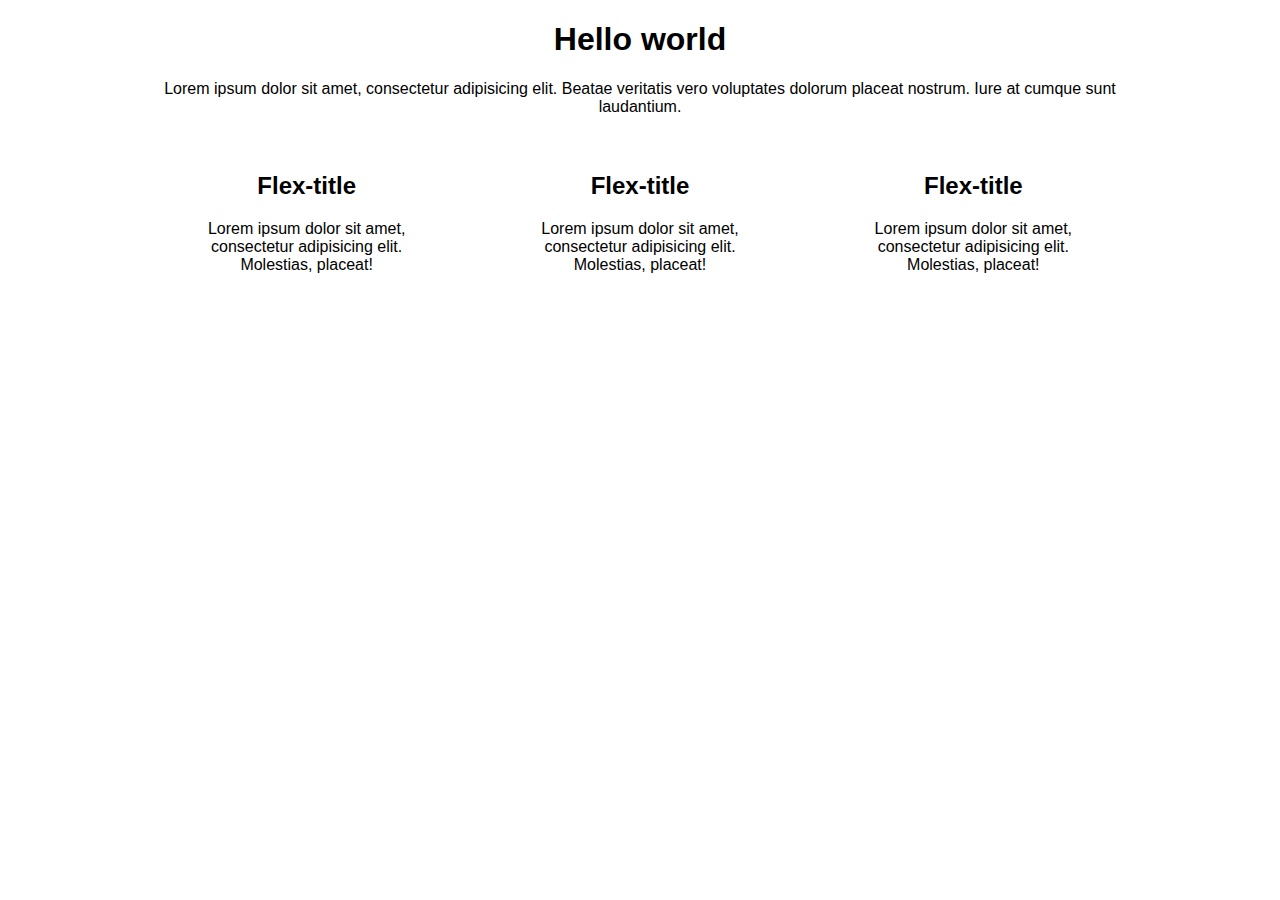
==== index.html @ 6d78f1d0 "flex" ====
<!DOCTYPE html>
<html lang="en">
<head>
  <meta charset="UTF-8">
  <meta name="viewport" content="width=device-width, initial-scale=1.0">
  <meta http-equiv="X-UA-Compatible" content="ie=edge">
  <link rel="stylesheet" href="style.css">


  <title>Document</title>
</head>
<body>
  <header>
    <div class="header-title">
      <h1>Hello world</h1>
      <p>Lorem ipsum dolor sit amet, consectetur adipisicing elit. Beatae veritatis vero voluptates dolorum placeat nostrum. Iure at cumque sunt laudantium.</p>

    </div>
    <div class="flex-container">
      <div class="flex-item">
        <h2>Flex-title</h2>
        <p>Lorem ipsum dolor sit amet, consectetur adipisicing elit. Molestias, placeat!</p>
      </div>
      <div class="flex-item">
        <h2>Flex-title</h2>
        <p>Lorem ipsum dolor sit amet, consectetur adipisicing elit. Molestias, placeat!</p>
      </div>
      <div class="flex-item">
        <h2>Flex-title</h2>
        <p>Lorem ipsum dolor sit amet, consectetur adipisicing elit. Molestias, placeat!</p>
      </div>
    </div>
  </header>
</body>
</html>
---- style.css ----
body {
  margin-left:auto;
  margin-right:auto;
  width:1000px;

  font-size: 16px;
  font-family: sans-serif;
}
header {
  text-align: center;
}
.flex-container {

  display: flex;
  justify-content: space-around;
  align-items: center;
}
.flex-item {

  width: 200px;
  height: 50px;
  margin:20px 0;
}
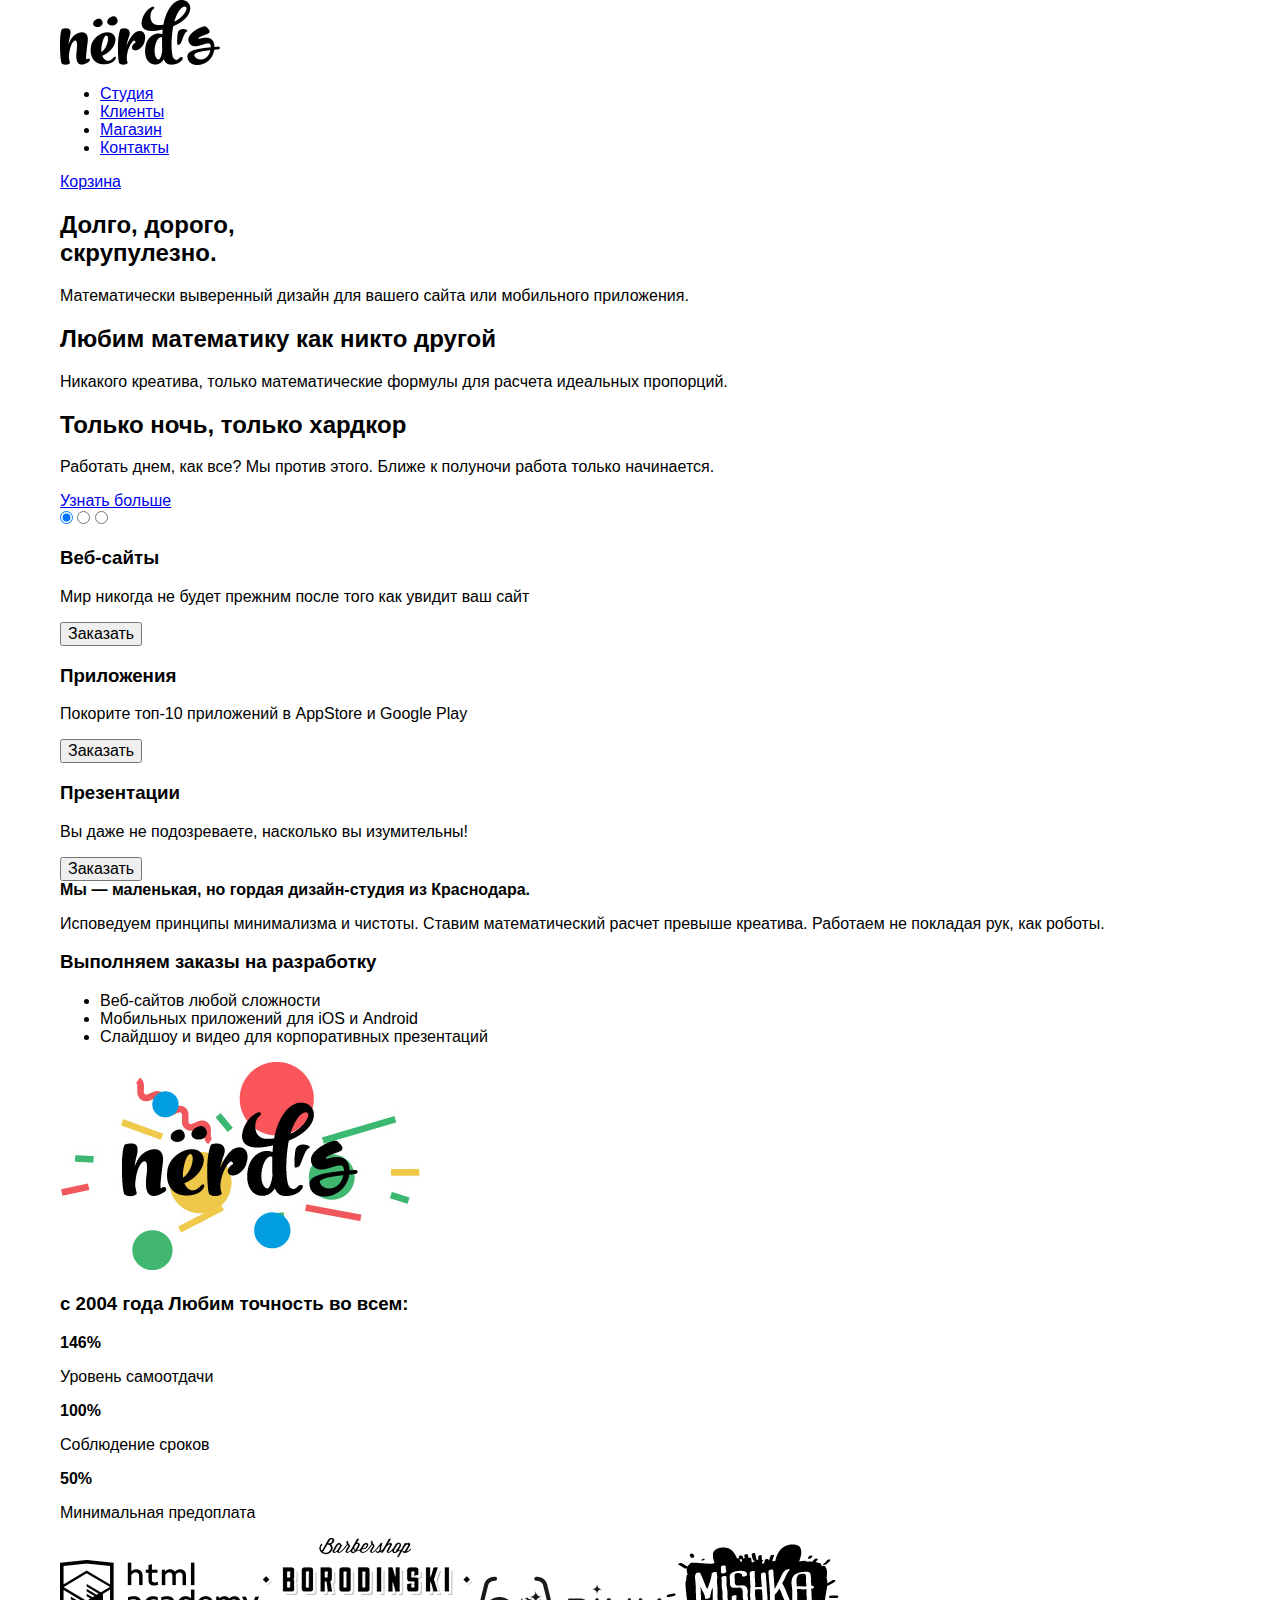
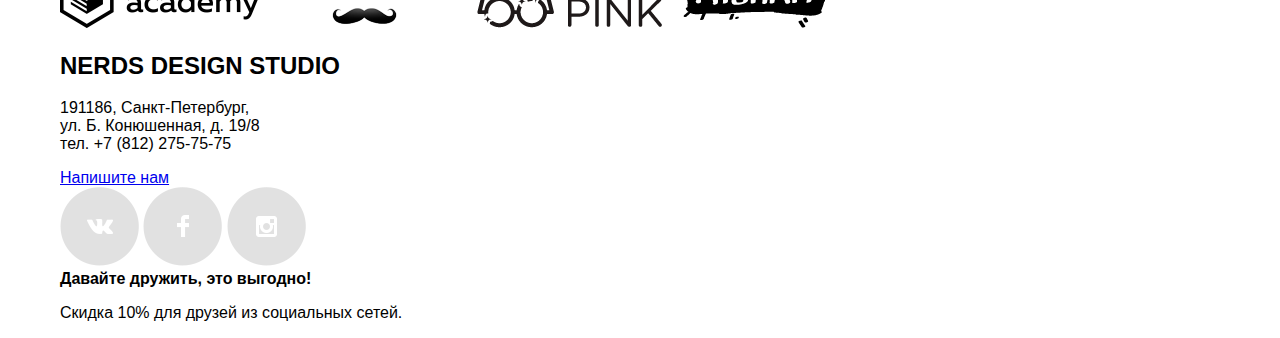
==== commit f8902de9: "добавили разметку" ====
--- a/index.html
+++ b/index.html
@@ -4,15 +4,158 @@
   <meta charset="UTF-8">
   <meta name="viewport" content="width=device-width, initial-scale=1.0">
   <meta http-equiv="X-UA-Compatible" content="ie=edge">
+
+	<link rel="stylesheet" href="normalize.css">
   <link rel="stylesheet" href="style.css">
 
 
   <title>Document</title>
 </head>
 <body>
-  <header>
-    <div class="header-title">
-      <h1>Hello world</h1>
+ <!-- меню навигация -->
+
+  <header class="main-header">
+    <div class="container">
+      <div class="main-navigation">
+        <div class="logo"><img src="nerds-logo.png" alt=""></div>
+        <div class="main-menu">
+          <ul class="menu-list">
+            <li class="menu-item"><a href="#">Студия</a></li>
+            <li class="menu-item"><a href="#">Клиенты</a></li>
+            <li class="menu-item"><a href="#">Магазин</a></li>
+            <li class="menu-item"><a href="#">Контакты</a></li>
+          </ul>
+
+        </div>
+        <div class="main-bucket">
+          <a href="#" class="bucket">Корзина</a>
+        </div>
+      </div>
+
+    </div>
+
+  </header>
+
+   <!-- попытка сделать слайдер -->
+  <main class="container">
+    <section class="slider">
+      <div class="slider-inner">
+        <div class="slider-page">
+        <h2>Долго, дорого, <br>
+скрупулезно.</h2>
+<p>Математически выверенный дизайн
+для вашего сайта или мобильного приложения.</p>
+</div>
+<div class="slider-page">
+  <h2>Любим математику
+как никто другой</h2>
+<p>Никакого креатива, только математические формулы
+для расчета идеальных пропорций.</p>
+</div>
+<div class="slider-page">
+  <h2>Только ночь,
+только хардкор</h2>
+<p>Работать днем, как все? Мы против этого.
+Ближе к полуночи работа только начинается.</p>
+</div>
+<div class="btn"><a href="#" class="slider-btn">Узнать больше</a></div>
+      </div>
+      <div class="slider-button">
+      <input type="radio" name="switch" id="btn1" checked>
+  <input type="radio" name="switch" id="btn2">
+  <input type="radio" name="switch" id="btn3">
+</div>
+
+
+    </section>
+
+
+<!-- веб-сайты, приложения и презентации -->
+
+    <section class="features">
+      <div class="features-item"><h3>Веб-сайты</h3>
+      <p>Мир никогда не будет прежним после того как увидит ваш сайт</p>
+    <button class="btn-sites">Заказать</button></div>
+      <div class="features-item"><h3>Приложения</h3>
+      <p>Покорите топ-10 приложений в AppStore и Google Play</p><button class="btn-sites">Заказать</button></div>
+      <div class="features-item"><h3>Презентации</h3>
+    <p>Вы даже не подозреваете,
+насколько вы изумительны!</p><button class="btn-sites">Заказать</button></div>
+    </section>
+<!--
+описание сайта -->
+<section class="about-us">
+  <div class="about-us-left">
+    <b>Мы — маленькая, но гордая
+дизайн-студия из Краснодара. </b>
+<p class="about-us-left-p">Исповедуем принципы минимализма и чистоты. Ставим математический расчет
+превыше креатива. Работаем не покладая рук, как роботы.</p>
+<h3>Выполняем заказы на разработку</h3>
+<ul class="about-us-orders">
+  <li>Веб-сайтов любой сложности</li>
+  <li>Мобильных приложений для iOS и Android
+</li>
+  <li>Слайдшоу и видео для корпоративных презентаций</li>
+</ul>
+</div>
+
+<!-- описание сайта: правая часть -->
+
+<div class="about-us-right">
+  <img src="nerds.png" alt="" class="nerds">
+  <h3>с 2004 года Любим точность во всем:</h3>
+  <div class="about-us-procent">
+    <b>146%</b>
+    <p>Уровень самоотдачи</p>
+
+<b>100%</b>
+<p>Соблюдение сроков</p>
+<b>50%</b>
+<p>Минимальная предоплата</p>
+  </div>
+</div>
+
+
+</section>
+
+   <!-- изображения на сайте -->
+<section class="nerds-img">
+<div class="img-html">
+  <img src="htmlacademy.png" alt="">
+  <img src="borodinski.png" alt="">
+  <img src="pink.png" alt="">
+  <img src="mishka.png" alt="">
+</div>
+</section>
+
+<!-- гугл-карты -->
+<section class="google-cards">
+  <div class="card">
+    <div class="card-info">
+      <h2>NERDS DESIGN STUDIO</h2>
+    <p>191186, Санкт-Петербург, <br>
+ул. Б. Конюшенная, д. 19/8 <br>
+
+тел. +7 (812) 275-75-75</p>
+<a href="#">Напишите нам</a>
+    </div>
+  </div>
+</section>
+  </main>
+
+<footer class="main-footer container">
+  <div class="footer-social">
+    <img src="vk.png" alt="">
+    <img src="facebook.png" alt="">
+    <img src="instagram.png" alt="">
+  </div>
+  <div class="footer-friends">
+    <b>Давайте дружить, это выгодно!</b>
+    <p>Скидка 10% для друзей из социальных сетей.</p>
+  </div>
+</footer>
+    <!-- <div class="header-title">
+      <h1>Helывывыlo world</h1>
       <p>Lorem ipsum dolor sit amet, consectetur adipisicing elit. Beatae veritatis vero voluptates dolorum placeat nostrum. Iure at cumque sunt laudantium.</p>
 
     </div>
@@ -29,7 +172,7 @@
         <h2>Flex-title</h2>
         <p>Lorem ipsum dolor sit amet, consectetur adipisicing elit. Molestias, placeat!</p>
       </div>
-    </div>
+    </div> -->
   </header>
 </body>
 </html>
--- a/style.css
+++ b/style.css
@@ -1,23 +1,10 @@
 body {
-  margin-left:auto;
-  margin-right:auto;
-  width:1000px;
+  margin: 0;
+  padding: 0;
+  width: 1160px;
+  margin: 0 auto;
 
-  font-size: 16px;
-  font-family: sans-serif;
 }
-header {
-  text-align: center;
+.logo:hover {
+  opacity: .4;
 }
-.flex-container {
-
-  display: flex;
-  justify-content: space-around;
-  align-items: center;
-}
-.flex-item {
-
-  width: 200px;
-  height: 50px;
-  margin:20px 0;
-}
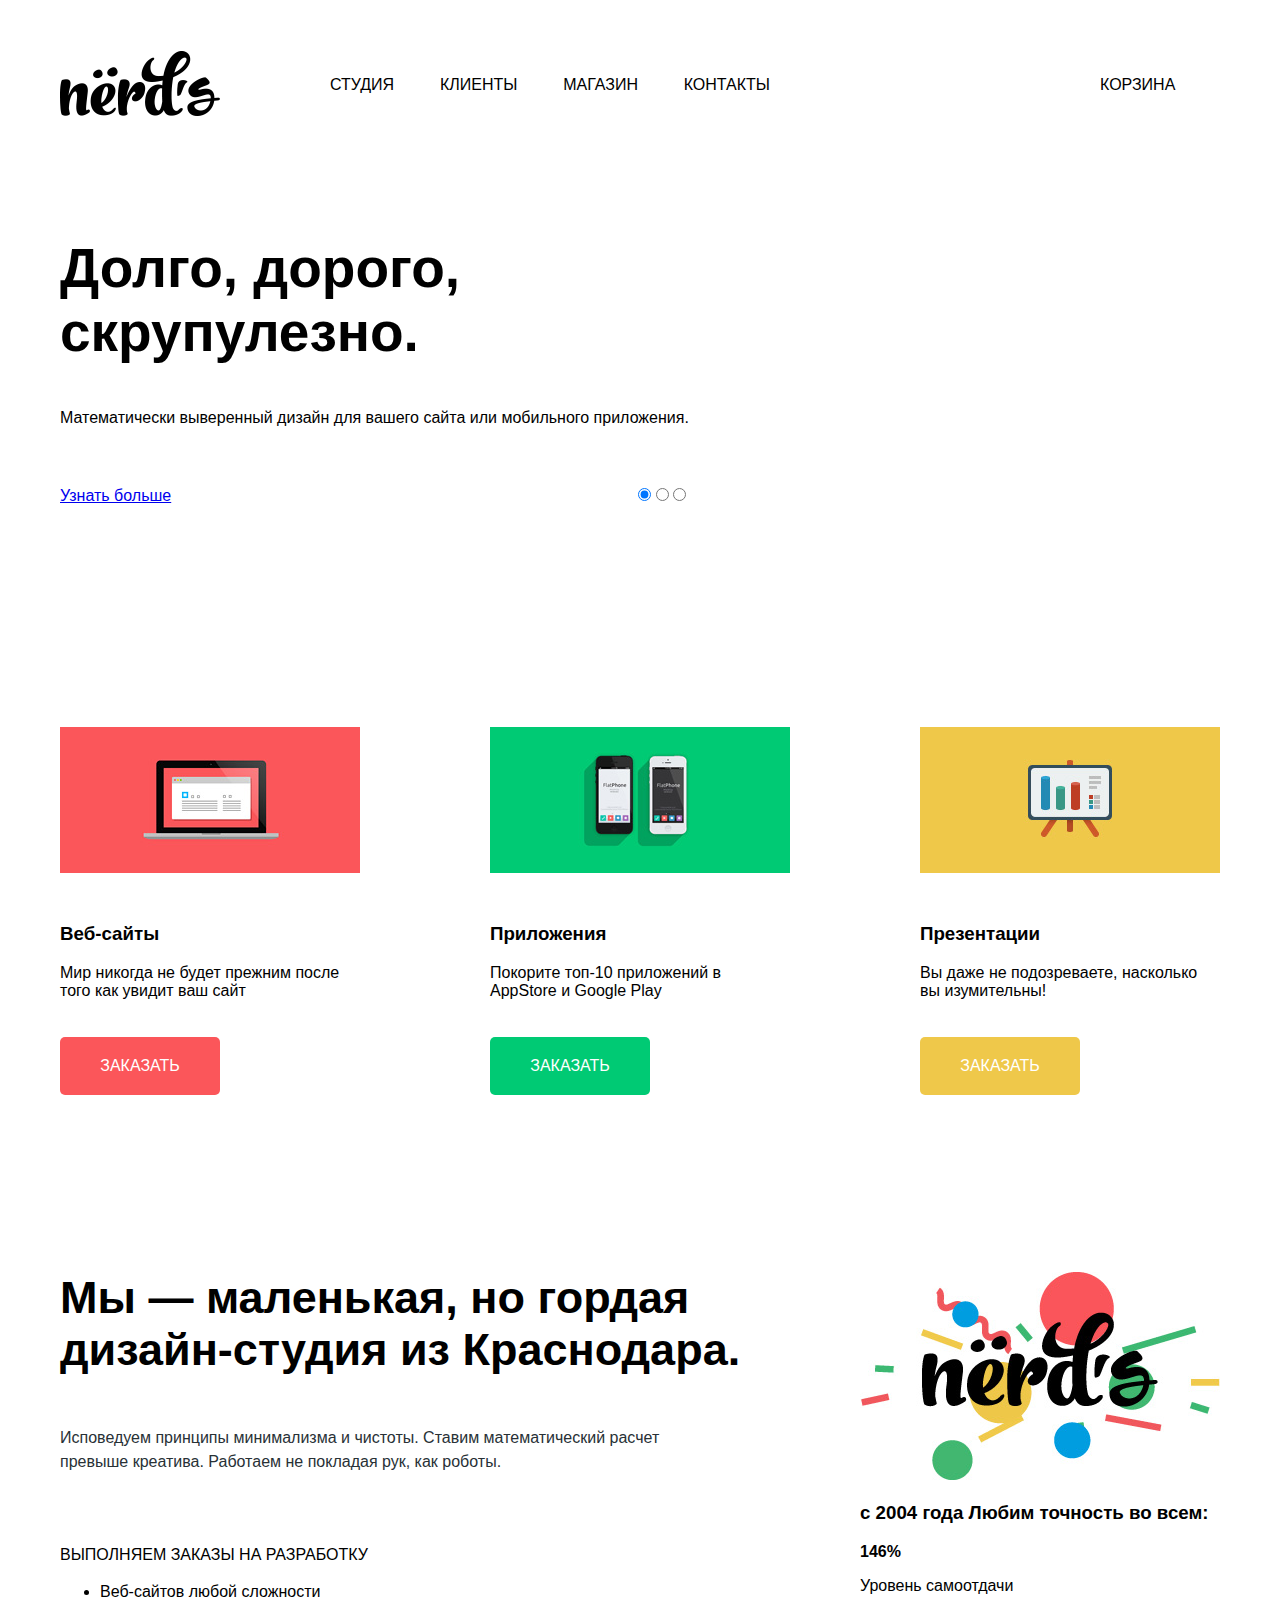
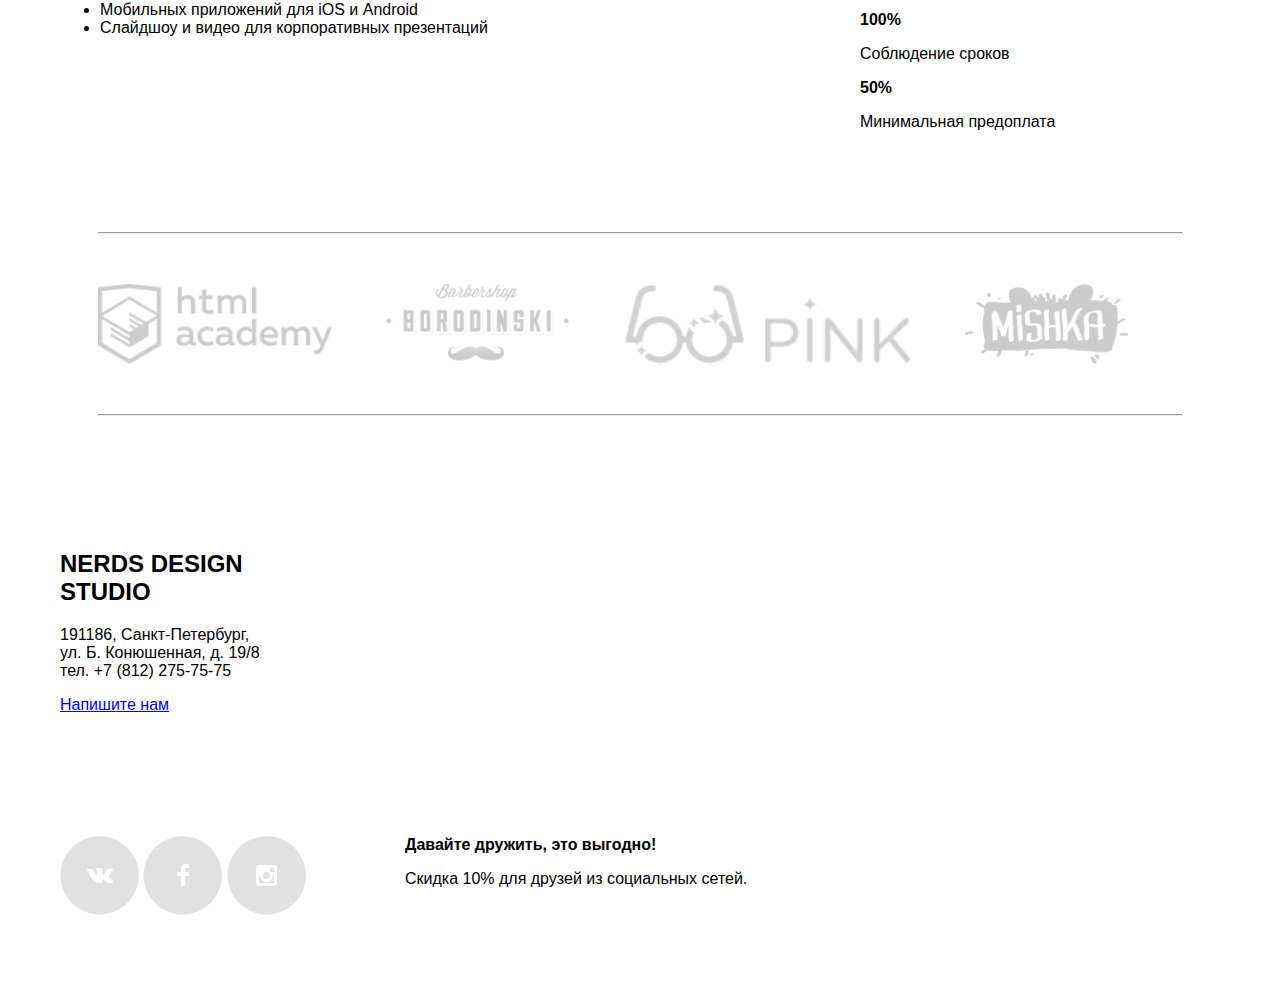
==== commit 6ede0028: "разметка" ====
--- a/index.html
+++ b/index.html
@@ -6,7 +6,8 @@
   <meta http-equiv="X-UA-Compatible" content="ie=edge">
 
 	<link rel="stylesheet" href="normalize.css">
-  <link rel="stylesheet" href="style.css">
+  <!-- <link rel="stylesheet" href="style.css"> -->
+  <link rel="stylesheet" href="style-flex.css">
 
 
   <title>Document</title>
@@ -16,8 +17,9 @@
 
   <header class="main-header">
     <div class="container">
+
       <div class="main-navigation">
-        <div class="logo"><img src="nerds-logo.png" alt=""></div>
+<div class="logo"><img src="nerds-logo.png"  alt=""></div>
         <div class="main-menu">
           <ul class="menu-list">
             <li class="menu-item"><a href="#">Студия</a></li>
@@ -34,19 +36,26 @@
 
     </div>
 
-  </header>
+
 
    <!-- попытка сделать слайдер -->
-  <main class="container">
-    <section class="slider">
+
+
+    <section class="slider container">
+
       <div class="slider-inner">
+        <div class="slider-inner-page">
+
+
+
         <div class="slider-page">
         <h2>Долго, дорого, <br>
 скрупулезно.</h2>
 <p>Математически выверенный дизайн
 для вашего сайта или мобильного приложения.</p>
-</div>
-<div class="slider-page">
+
+</div>
+<!-- <div class="slider-page">
   <h2>Любим математику
 как никто другой</h2>
 <p>Никакого креатива, только математические формулы
@@ -58,20 +67,28 @@
 <p>Работать днем, как все? Мы против этого.
 Ближе к полуночи работа только начинается.</p>
 </div>
-<div class="btn"><a href="#" class="slider-btn">Узнать больше</a></div>
-      </div>
+</figure> -->
+</div>
+      <!-- </div> -->
+<div class="button-flex">
       <div class="slider-button">
       <input type="radio" name="switch" id="btn1" checked>
   <input type="radio" name="switch" id="btn2">
   <input type="radio" name="switch" id="btn3">
 </div>
-
-
+<div id="controls">
+  <label for="btn1"></label>
+  <label for="btn2"></label>
+  <label for="btn3"></label>
+</div>
+<div class="btn"><a href="#" class="slider-btn">Узнать больше</a></div>
+</div>
+</div>
     </section>
 
-
+</header>
 <!-- веб-сайты, приложения и презентации -->
-
+<main class="container main-container">
     <section class="features">
       <div class="features-item"><h3>Веб-сайты</h3>
       <p>Мир никогда не будет прежним после того как увидит ваш сайт</p>
@@ -120,12 +137,18 @@
 
    <!-- изображения на сайте -->
 <section class="nerds-img">
+  <hr class="hr-1">
 <div class="img-html">
+
+
   <img src="htmlacademy.png" alt="">
   <img src="borodinski.png" alt="">
   <img src="pink.png" alt="">
   <img src="mishka.png" alt="">
-</div>
+
+  <div class="border-bottom"></div>
+</div>
+<hr class="hr-2">
 </section>
 
 <!-- гугл-карты -->
--- a/style.css
+++ b/style.css
@@ -1,10 +1,219 @@
 body {
   margin: 0;
   padding: 0;
+
+
+}
+.container {
+width: 1200px;
+margin: auto;
+
+}
+.main-header {
+  height: 545px;
+background-image: url("grey back.png");
+
+}
+/* сетка для шапки */
+.main-navigation {
+
+  padding: 50px 0 0 0;
+  display: flex;
+  justify-content: space-around;
+  height: 65px;
+  align-items: center;
+
+}
+.logo {
+  width: 260px;
+}
+.main-menu {
+  width:700px;
+}
+.main-bucket {
+  width: 220px;
+}
+.menu-list {
+
+  list-style: none;
+  width: 440px;
+  display: flex;
+  justify-content: space-between;
+}
+.menu-list a {
+  text-decoration: none;
+
+  font-size: 16px;
+  color: rgb(0, 0, 0);
+  text-transform: uppercase;
+  line-height: 1.875;
+
+}
+.main-bucket a {
+  text-decoration: none;
+
+  font-size: 16px;
+  color: rgb(0, 0, 0);
+  text-transform: uppercase;
+  line-height: 1.875;
+}
+/* сетка для слайдера */
+.slider-page h2 {
+
+  font-size: 55px;
+
+  color: rgb(0, 0, 0);
+  line-height: 1;
+
+}
+.slider-page p {
+  font-size: 16px;
+
+  font-size: 16px;
+
+  color: rgb(40, 49, 54);
+  line-height: 1.5;
+
+
+}
+.slider-inner-page {
+
+
+
+
+}
+
+.btn {
+  background-color: #fb565a;
+  width: 240px;
+  height: 50px;
+  text-align: center;
+  border-radius: 5px;
+
+
+
+}
+.btn a {
+
+
+
+  font-size: 18.564px;
+text-decoration: none;
+text-transform: uppercase;
+  color: rgb(255, 255, 255);
+  line-height: 1.125;
+  text-align: center;
+
+}
+.slider-inner {
+
+
+  width: 453px;
+  height: 270px;
+}
+.slider {
+
+padding: 70px 0px 77px;
+
+
+}
+.button-flex {
+  display: flex;
+  flex-direction: row-reverse;
+  justify-content: space-between;
+  width: 629px;
+}
+.slider-button input {
+  margin-left: 16px;
+}
+.main-container {
+
   width: 1160px;
   margin: 0 auto;
-
-}
-.logo:hover {
-  opacity: .4;
-}
+}
+.slider-page {
+
+  padding-bottom: 46px;
+}
+/*
+сетка для фич */
+
+.features {
+  padding-top: 80px;
+  display: flex;
+  justify-content: space-between;
+  padding-bottom: 170px;
+}
+.features-item {
+  padding-top: 173px;
+  width: 300px;
+  height: 347px;
+}
+.features-item:nth-child(1) {
+  background-image: url("web-sites.png");
+  background-repeat: no-repeat;
+}
+.features-item:nth-child(2) {
+  background-image: url("apps.png");
+  background-repeat: no-repeat;
+}
+.features-item:nth-child(3) {
+  background-image: url("present.png");
+  background-repeat: no-repeat;
+}
+.features-item h3 {
+
+    font-size: 16px;
+font-weight: 700;
+    color: rgb(0, 0, 0);
+    text-transform: uppercase;
+    line-height: 1.25;
+    text-align: left;
+
+
+}
+.features-item button {
+  margin-top: 37px;
+border: 0px;
+border-radius: 3px;
+padding: 18px 41px;
+color: white;
+
+
+}
+.features-item:nth-child(1) button {
+  background-color: #fb565a;
+}
+.features-item:nth-child(2) button  {
+  background-color: #00ca74;
+}
+.features-item:nth-child(3) button  {
+  background-color: #efc84a;
+}
+
+ /* новый о нас */
+.about-us {
+  display: flex;
+  justify-content: space-between;
+}
+.about-us-left b {
+  font-size: 45px;
+}
+.about-us-left p {
+
+    font-size: 16px;
+
+    color: rgb(40, 49, 54);
+    line-height: 1.5;
+padding-bottom: 53px;
+
+}
+.about-us-left h3 {
+
+  font-size: 16px;
+
+  color: rgb(0, 0, 0);
+  text-transform: uppercase;
+  line-height: 1.5;
+font-weight: 400;
+}
--- a/style-flex.css
+++ b/style-flex.css
@@ -0,0 +1,205 @@
+body {
+  font-size: 16px;
+}
+.container {
+  max-width: 1160px;
+  margin: 0 auto;
+}
+
+/* верстка шапки */
+.main-header {
+  min-height: 545px;
+}
+.main-navigation {
+  display: flex;
+  justify-content: space-between;
+  padding-top: 50px;
+  height: 70px;
+  align-items: center;
+}
+.logo {
+  width: 260px;
+}
+.main-menu {
+  width: 760px;
+}
+.main-bucket {
+  width: 120px;
+}
+.menu-list {
+  width: 440px;
+  justify-content: space-between;
+display: flex;
+list-style: none;
+align-items:center;
+margin: 0;
+padding: 0;
+
+}
+.menu-list a {
+  text-decoration: none;
+
+  font-size: 16px;
+  color: rgb(0, 0, 0);
+  text-transform: uppercase;
+  line-height: 1.875;
+
+}
+.menu-list a:hover {
+  color:#fb565a;
+}
+.main-bucket a {
+  text-decoration: none;
+
+  font-size: 16px;
+  color: rgb(0, 0, 0);
+  text-transform: uppercase;
+  line-height: 1.875;
+}
+.logo:hover {
+  opacity: .5;
+  cursor: pointer;
+}
+  /* верстка слайдера */
+.slider {
+  padding-top: 70px;
+  padding-bottom: 140px;
+}
+.button-flex {
+  padding-top: 44px;
+  width: 626px;
+  display: flex;
+  justify-content: space-between;
+  flex-direction: row-reverse;
+}
+.slider h2 {
+
+  font-size: 55px;
+}
+
+/* верстка фич */
+.features {
+  padding-top: 82px;
+  display: flex;
+  justify-content: space-between;
+}
+.features-item {
+
+
+  padding-top: 177px;
+  width: 300px;
+}.features-item:nth-child(1) button {
+  background-color: #fb565a;
+}
+.features-item:nth-child(2) button  {
+  background-color: #00ca74;
+}
+.features-item:nth-child(3) button  {
+  background-color: #efc84a;
+}
+.features-item button {
+
+
+
+    border: 0px;
+  margin-top: 40px;
+  background: #fb565a;
+  padding: 20px 40px;
+  display: block;
+  color: white;
+  width: 160px;
+  text-transform: uppercase;
+  text-align: center;
+  text-decoration: none;
+  border-radius: 5px;
+
+}
+.features-item:nth-child(1) {
+  background-image: url("web-sites.png");
+  background-repeat: no-repeat;
+}
+.features-item:nth-child(2) {
+  background-image: url("apps.png");
+  background-repeat: no-repeat;
+}
+.features-item:nth-child(3) {
+  background-image: url("present.png");
+  background-repeat: no-repeat;
+}
+.features-item button {
+  margin-top: 37px;
+}
+/* новый о нас */
+.about-us-left p {
+
+  padding-top: 34px;
+width: 626px;
+    font-size: 16px;
+
+    color: rgb(40, 49, 54);
+    line-height: 1.5;
+padding-bottom: 53px;
+
+}
+.about-us-left h3 {
+
+  font-size: 16px;
+
+  color: rgb(0, 0, 0);
+  text-transform: uppercase;
+  line-height: 1.5;
+font-weight: 400;
+}
+.about-us {
+  padding-top: 177px;
+  display: flex;
+  justify-content: space-between;
+}
+.about-us-left b {
+  font-size: 45px;
+}
+.hr-1 {
+  margin-bottom: 50px;
+}
+.hr-2 {
+margin-top: 50px;
+}
+.nerds-img {
+padding-top: 77px;
+
+  width: 1085px;
+  margin: 0 auto;
+padding-bottom: 50px;
+
+}
+/* изображения */
+.img-html {
+  opacity: .2;
+  height: 80px;
+  display: flex;
+  justify-content: space-between;
+}
+.img-html img:hover {
+
+   opacity: 0;
+}
+.card {
+  padding-top: 56px;
+  padding-bottom: 52px;
+}
+.card-info {
+  width: 280px;
+
+}
+.main-footer {
+  display: flex;
+  padding-top: 70px;
+  padding-bottom: 70px;
+
+}
+.footer-social {
+  width: 345px;
+}
+.footer-friends {
+  width: 640px;
+}
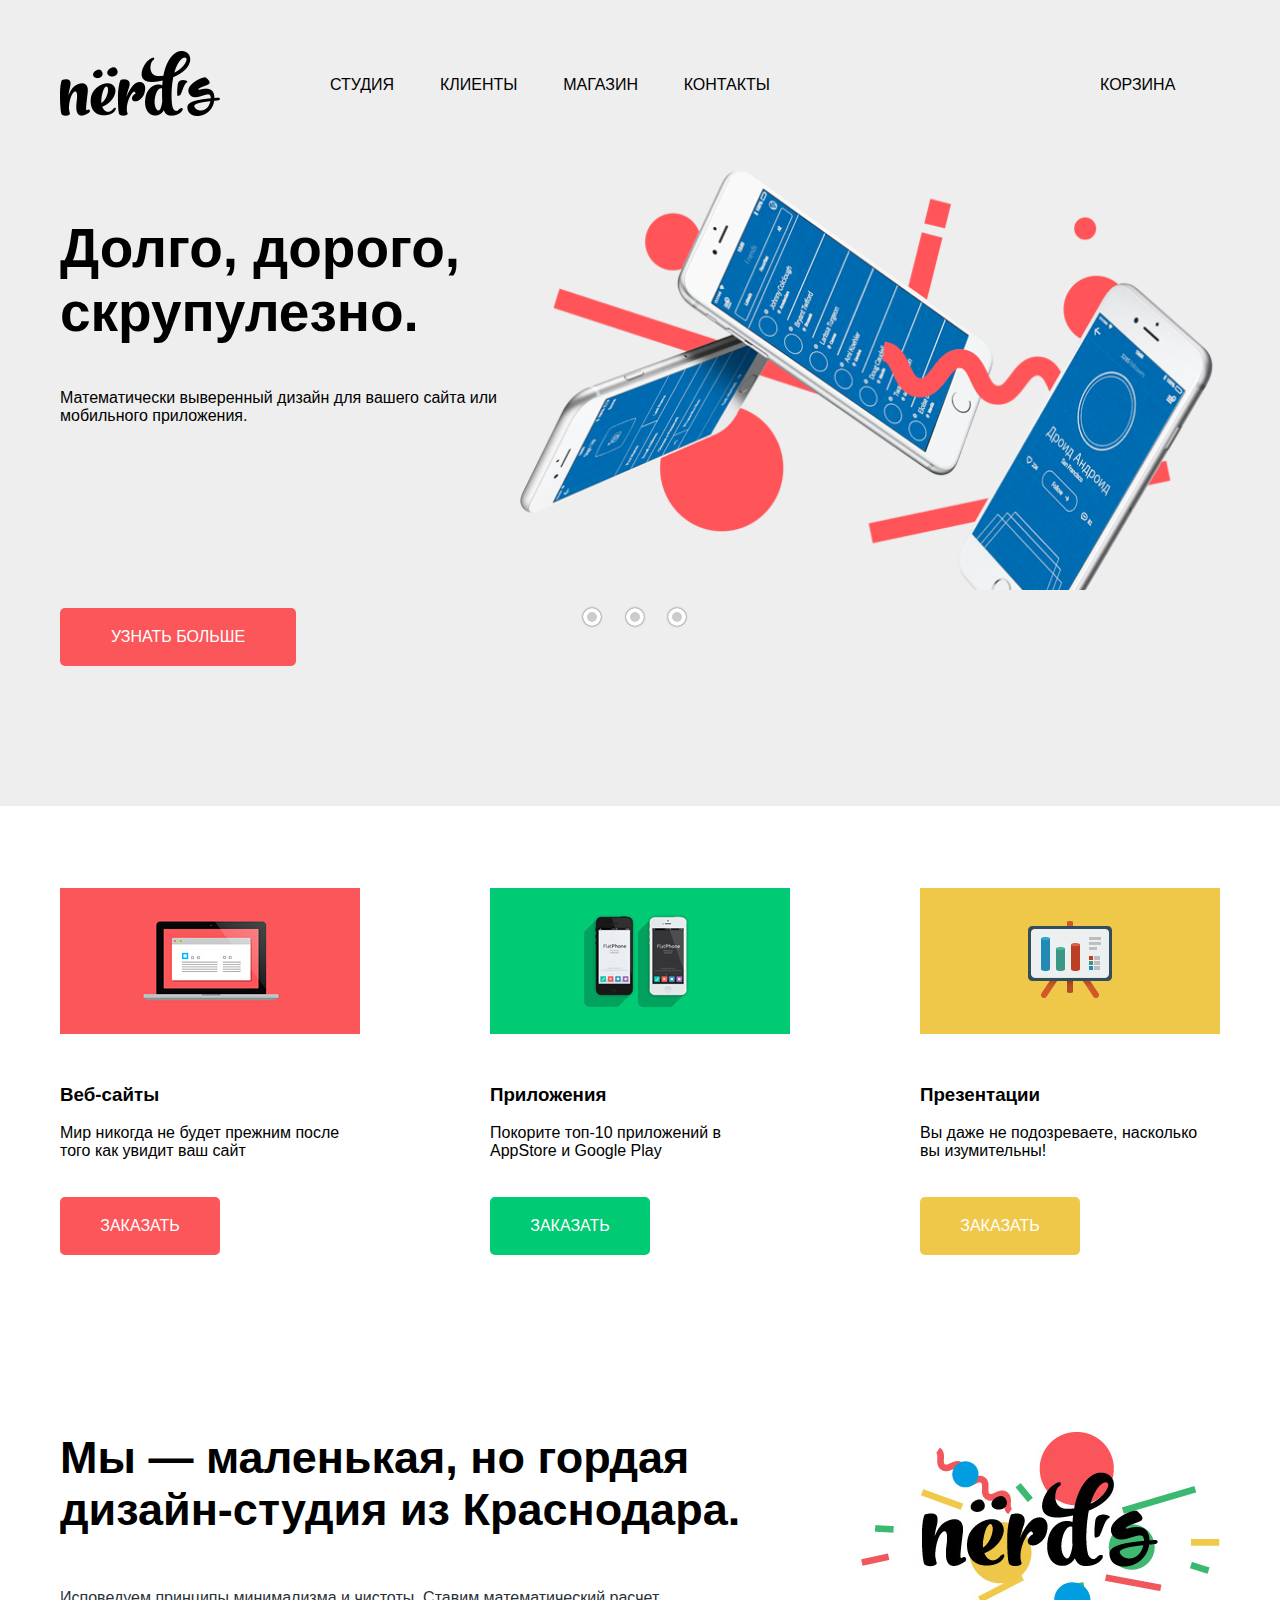
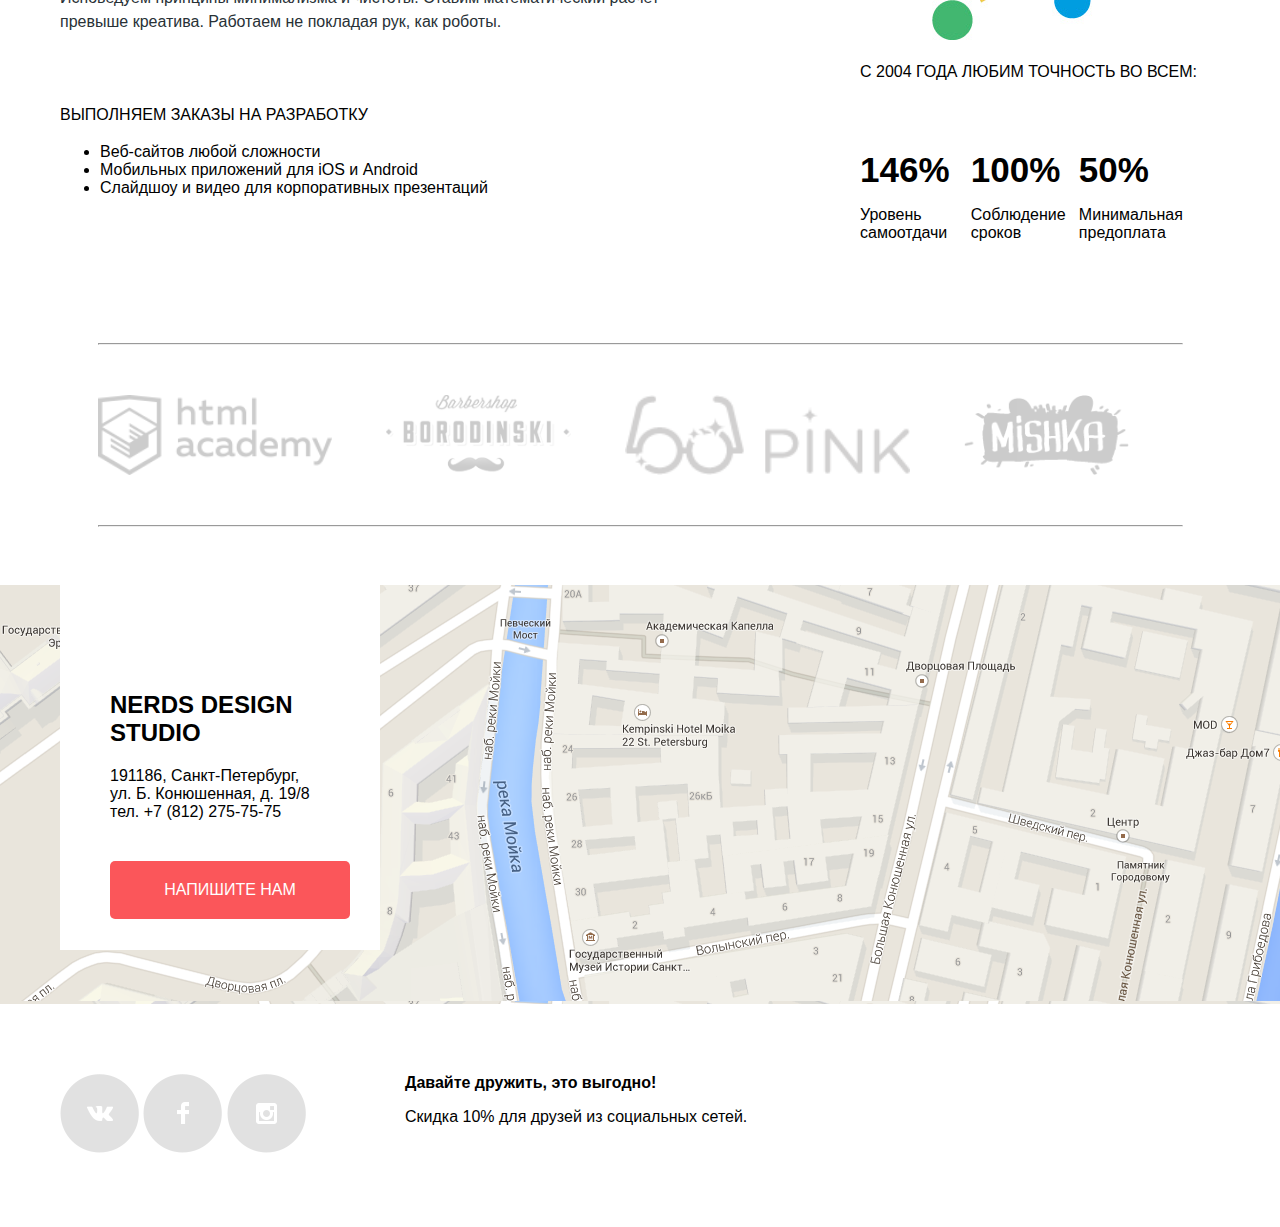
==== commit 8d76b467: "измениение" ====
--- a/index.html
+++ b/index.html
@@ -43,47 +43,55 @@
 
     <section class="slider container">
 
-      <div class="slider-inner">
+
+        <div class="slider-inner-slide">
         <div class="slider-inner-page">
 
 
-
+<div class="slider-page-flex">
         <div class="slider-page">
+
         <h2>Долго, дорого, <br>
 скрупулезно.</h2>
 <p>Математически выверенный дизайн
 для вашего сайта или мобильного приложения.</p>
-
-</div>
-<!-- <div class="slider-page">
-  <h2>Любим математику
+</div>
+<div class="slider-img">
+<img src="phoneslide.png" height="420px" width="693px" alt="">
+</div>
+
+</div>
+ <div class="slider-page">
+  <!-- <h2>Любим математику
 как никто другой</h2>
 <p>Никакого креатива, только математические формулы
-для расчета идеальных пропорций.</p>
+для расчета идеальных пропорций.</p> -->
+
 </div>
 <div class="slider-page">
-  <h2>Только ночь,
+  <!-- <h2>Только ночь,
 только хардкор</h2>
 <p>Работать днем, как все? Мы против этого.
-Ближе к полуночи работа только начинается.</p>
-</div>
-</figure> -->
-</div>
-      <!-- </div> -->
+Ближе к полуночи работа только начинается.</p> -->
+
+</div>
+</div>
+</div>
+
 <div class="button-flex">
-      <div class="slider-button">
-      <input type="radio" name="switch" id="btn1" checked>
-  <input type="radio" name="switch" id="btn2">
-  <input type="radio" name="switch" id="btn3">
-</div>
-<div id="controls">
+
+      <input type="radio" name="switch" id="btn1">
+      <input type="radio" name="switch" id="btn2">
+      <input type="radio" name="switch" id="btn3">
+
+<div class="controls">
   <label for="btn1"></label>
   <label for="btn2"></label>
   <label for="btn3"></label>
 </div>
 <div class="btn"><a href="#" class="slider-btn">Узнать больше</a></div>
 </div>
-</div>
+
     </section>
 
 </header>
@@ -122,13 +130,18 @@
   <img src="nerds.png" alt="" class="nerds">
   <h3>с 2004 года Любим точность во всем:</h3>
   <div class="about-us-procent">
+    <div class="146">
     <b>146%</b>
     <p>Уровень самоотдачи</p>
-
+  </div>
+<div class="100">
 <b>100%</b>
 <p>Соблюдение сроков</p>
+</div>
+<div class="50">
 <b>50%</b>
 <p>Минимальная предоплата</p>
+</div>
   </div>
 </div>
 
@@ -150,10 +163,12 @@
 </div>
 <hr class="hr-2">
 </section>
+</main>
 
 <!-- гугл-карты -->
 <section class="google-cards">
-  <div class="card">
+  <div class="card container">
+    <div class="card-box">
     <div class="card-info">
       <h2>NERDS DESIGN STUDIO</h2>
     <p>191186, Санкт-Петербург, <br>
@@ -161,10 +176,11 @@
 
 тел. +7 (812) 275-75-75</p>
 <a href="#">Напишите нам</a>
+</div>
     </div>
   </div>
 </section>
-  </main>
+
 
 <footer class="main-footer container">
   <div class="footer-social">
--- a/style-flex.css
+++ b/style-flex.css
@@ -9,6 +9,7 @@
 /* верстка шапки */
 .main-header {
   min-height: 545px;
+  background-color: #eee
 }
 .main-navigation {
   display: flex;
@@ -62,11 +63,85 @@
 }
   /* верстка слайдера */
 .slider {
-  padding-top: 70px;
+  padding-top: 50px;
   padding-bottom: 140px;
+position: relative;
+background-color: #eee
+
+}
+.slider-page {
+  width: 460px;
+}
+.slider-page-flex {
+  display: flex;
+}
+/* .slider-inner-slide {
+
+overflow: hidden;
+}
+.slider-inner-page {
+  width: 500%;
+
+
+}
+.slider-inner-page img {
+float: left;
+
+
+}
+.slider-page:nth-child(1) {
+
+}
+ .slider-inner-page {
+  position: relative;
+  overflow: hidden;
+  height: inherit;
+}
+.slider-page {
+  position: absolute;
+  width: inherit;
+  height: inherit;
+}
+.slider input {
+  display: none;
+}
+.slider-page:nth-child(1) {
+  background-image: url("phoneslide.png");
+}
+/* стили для самомго слайдера */
+
+.slider input[type="radio"]  {
+  display: none;
+}
+.controls label {
+  display: inline-block;
+  cursor: pointer;
+border-radius: 50%;
+width: 10px;
+border: white solid 4px;
+background: #cccccc;
+height: 10px;
+margin-left: 20px;
+box-shadow: 0 0 2px rgba(0, 0, 0, 0.8);
+transition: background-color 0.2s;
+}
+/* заставляем слайдер переключаться  */
+ #btn1:checked ~ .controls label[for="btn1"],
+#btn2:checked ~ .controls label[for="btn2"],
+#btn3:checked ~ .controls label[for="btn3"] {
+background-color: black;
+}
+#btn1:checked ~ .slider-inner-page .slider-page {
+  transform: translate(0);
+}
+#btn2:checked ~ .slider-inner-page .slider-page {
+  transform: translate(-600px);
+}
+#btn3:checked ~ .slider-inner-page .slider-page {
+  transform: translate(-1200px);
 }
 .button-flex {
-  padding-top: 44px;
+  padding-top: 14px;
   width: 626px;
   display: flex;
   justify-content: space-between;
@@ -75,6 +150,22 @@
 .slider h2 {
 
   font-size: 55px;
+}
+.btn {
+  width: 236px;
+
+  background: #fb565a;
+  text-align: center;
+  color: white;
+  border-radius: 5px;
+  padding: 20px 0;
+
+}
+.slider-btn {
+  text-decoration: none;
+  text-transform: uppercase;
+
+color: white;
 }
 
 /* верстка фич */
@@ -129,7 +220,26 @@
 .features-item button {
   margin-top: 37px;
 }
+.about-us-procent {
+  padding-top: 50px;
+  display: flex;
+}
+.about-us-procent b {
+  font-size: 35px;
+
+}
+.about-us-right h3 {
+  font-size: 16px;
+
+font-weight: 400;
+
+  color: rgb(0, 0, 0);
+  text-transform: uppercase;
+  line-height: 1.5;
+
+}
 /* новый о нас */
+
 .about-us-left p {
 
   padding-top: 34px;
@@ -181,14 +291,60 @@
 }
 .img-html img:hover {
 
-   opacity: 0;
+
+}
+/* карта */
+.google-cards {
+  background-image: url("card.png");
+  height: 419px;
+}
+.card-box {
+  display: flex;
+  align-items: center;
+  align-content: center;
+  height: 310px;
+  background: white;
+  width: 320px;
+
+
 }
 .card {
+
+/* padding-top: 54px;
+padding-bottom: 54px;
+background: white;
+width: 319px;
+height: 307px; */
+
+/* background-color: white;
+width: 319px;
+
   padding-top: 56px;
-  padding-bottom: 52px;
+  padding-bottom: 52px; */
+}
+.card-box {
+
+padding-top: 55px;
+
+
+
+}
+.card-info a {
+  border: 0px;
+margin-top: 40px;
+background: #fb565a;
+padding: 20px 40px;
+display: block;
+color: white;
+width: 160px;
+text-transform: uppercase;
+text-align: center;
+text-decoration: none;
+border-radius: 5px;
 }
 .card-info {
-  width: 280px;
+padding-left: 50px;
+padding-right: 40px;
 
 }
 .main-footer {
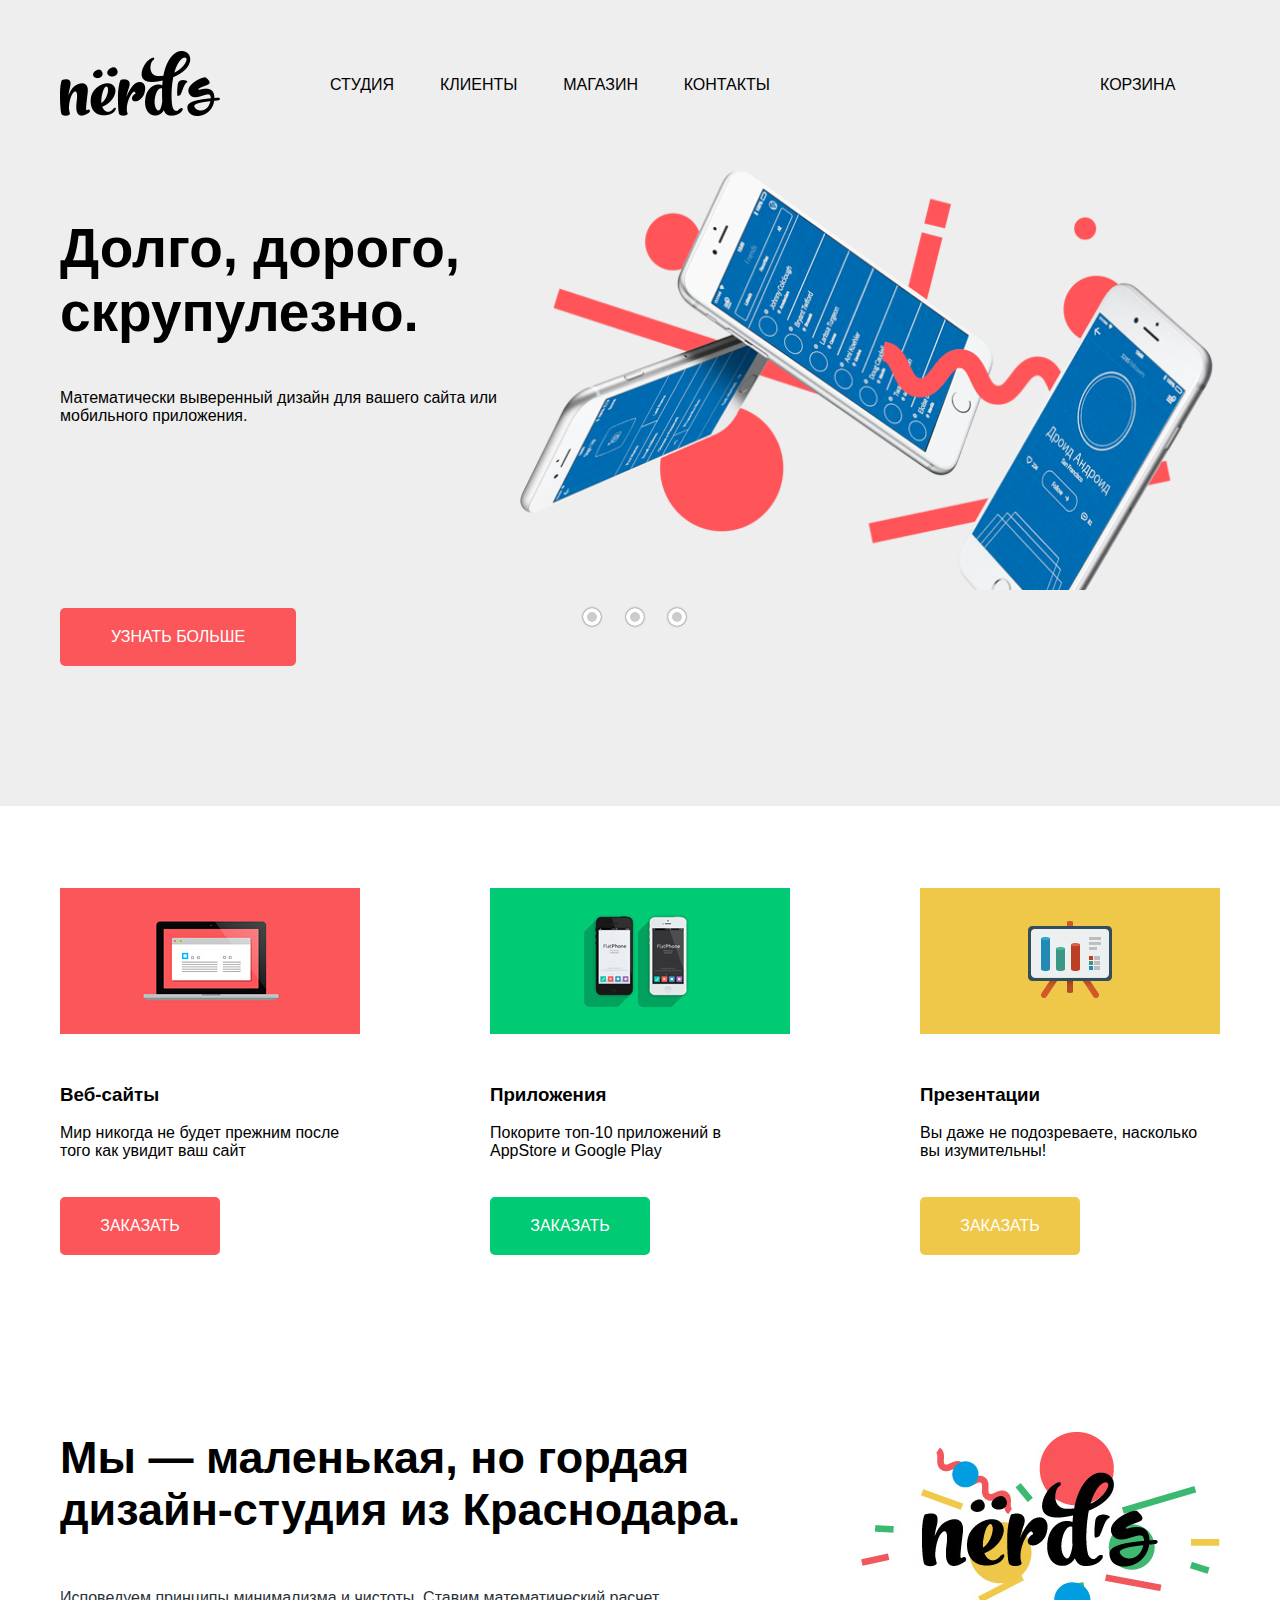
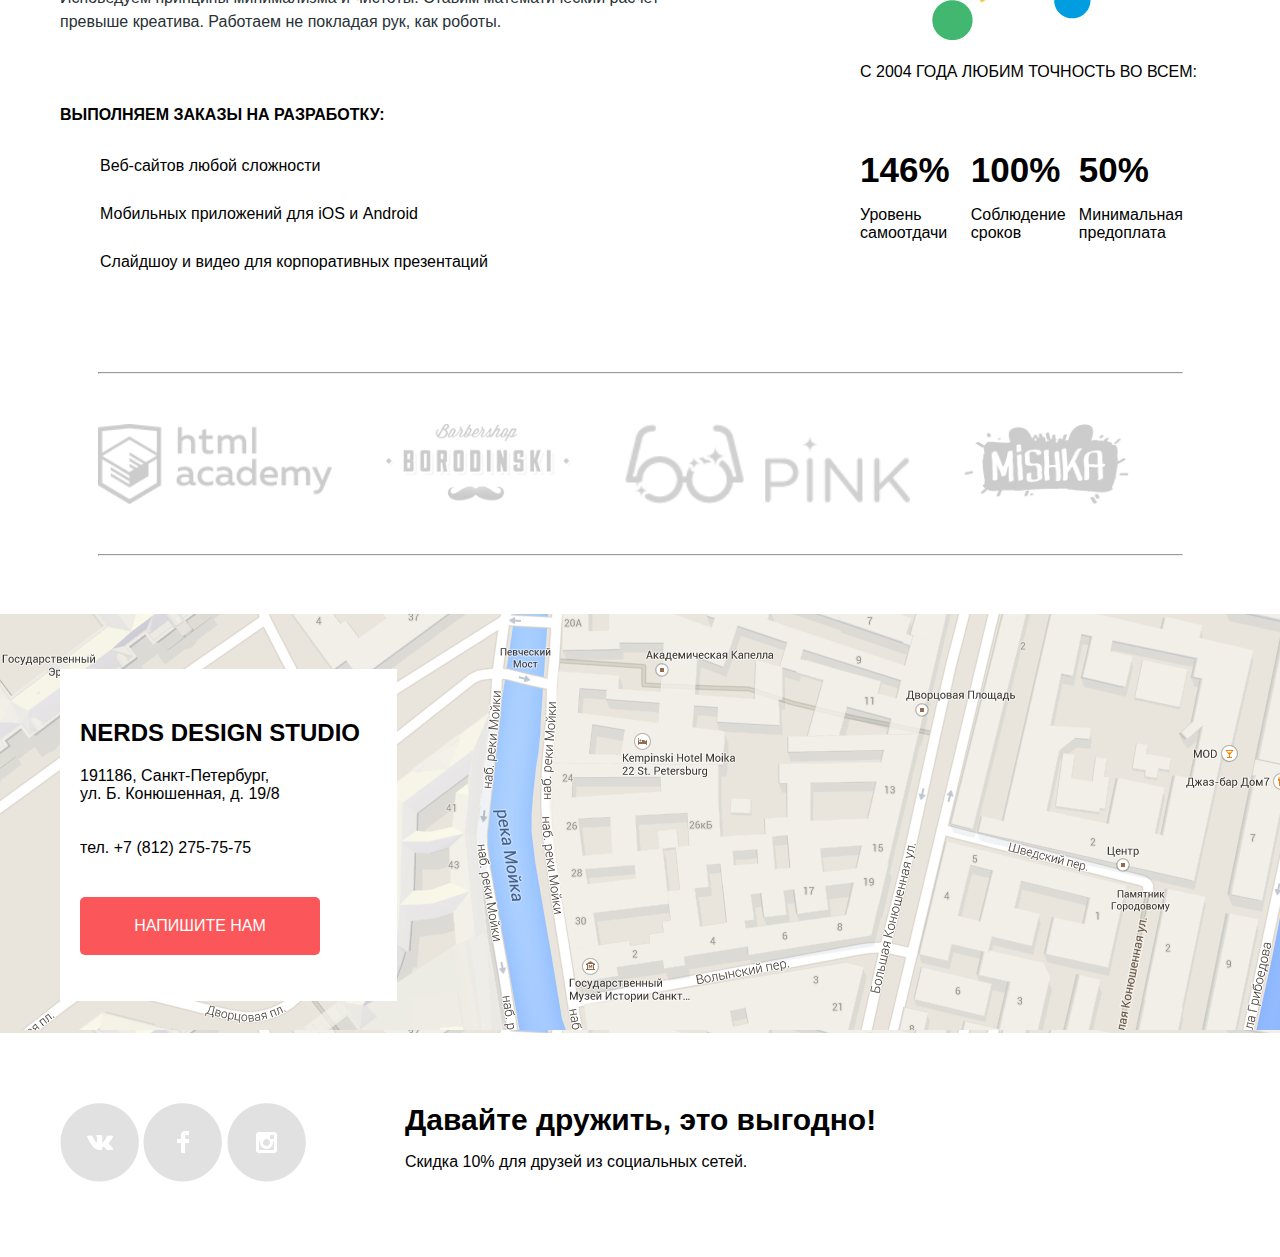
==== commit 2319942e: "gfg" ====
--- a/index.html
+++ b/index.html
@@ -115,7 +115,7 @@
 дизайн-студия из Краснодара. </b>
 <p class="about-us-left-p">Исповедуем принципы минимализма и чистоты. Ставим математический расчет
 превыше креатива. Работаем не покладая рук, как роботы.</p>
-<h3>Выполняем заказы на разработку</h3>
+<h3>Выполняем заказы на разработку:</h3>
 <ul class="about-us-orders">
   <li>Веб-сайтов любой сложности</li>
   <li>Мобильных приложений для iOS и Android
@@ -173,7 +173,8 @@
       <h2>NERDS DESIGN STUDIO</h2>
     <p>191186, Санкт-Петербург, <br>
 ул. Б. Конюшенная, д. 19/8 <br>
-
+<br>
+<br>
 тел. +7 (812) 275-75-75</p>
 <a href="#">Напишите нам</a>
 </div>
--- a/style-flex.css
+++ b/style-flex.css
@@ -48,6 +48,11 @@
 }
 .menu-list a:hover {
   color:#fb565a;
+  transition: 0.3s all
+}
+.bucket:hover {
+  color:#fb565a;
+transition: 0.3s all
 }
 .main-bucket a {
   text-decoration: none;
@@ -238,7 +243,16 @@
   line-height: 1.5;
 
 }
+.btn:hover {
+  background-color: red;
+  cursor: pointer;
+}
 /* новый о нас */
+
+.about-us-orders li {
+  margin-top: 30px;
+  list-style: none;
+}
 
 .about-us-left p {
 
@@ -258,7 +272,7 @@
   color: rgb(0, 0, 0);
   text-transform: uppercase;
   line-height: 1.5;
-font-weight: 400;
+font-weight: 600;
 }
 .about-us {
   padding-top: 177px;
@@ -299,12 +313,12 @@
   height: 419px;
 }
 .card-box {
-  display: flex;
+  /* display: flex;
   align-items: center;
   align-content: center;
   height: 310px;
   background: white;
-  width: 320px;
+  width: 320px; */
 
 
 }
@@ -323,7 +337,7 @@
   padding-bottom: 52px; */
 }
 .card-box {
-
+min-height: 230px;
 padding-top: 55px;
 
 
@@ -343,9 +357,10 @@
 border-radius: 5px;
 }
 .card-info {
-padding-left: 50px;
-padding-right: 40px;
-
+padding-left: 30px;
+  width: 297px;
+background: white;
+padding: 30px 20px 46px;
 }
 .main-footer {
   display: flex;
@@ -358,4 +373,8 @@
 }
 .footer-friends {
   width: 640px;
-}
+
+}
+.footer-friends b {
+  font-size: 30px;
+}
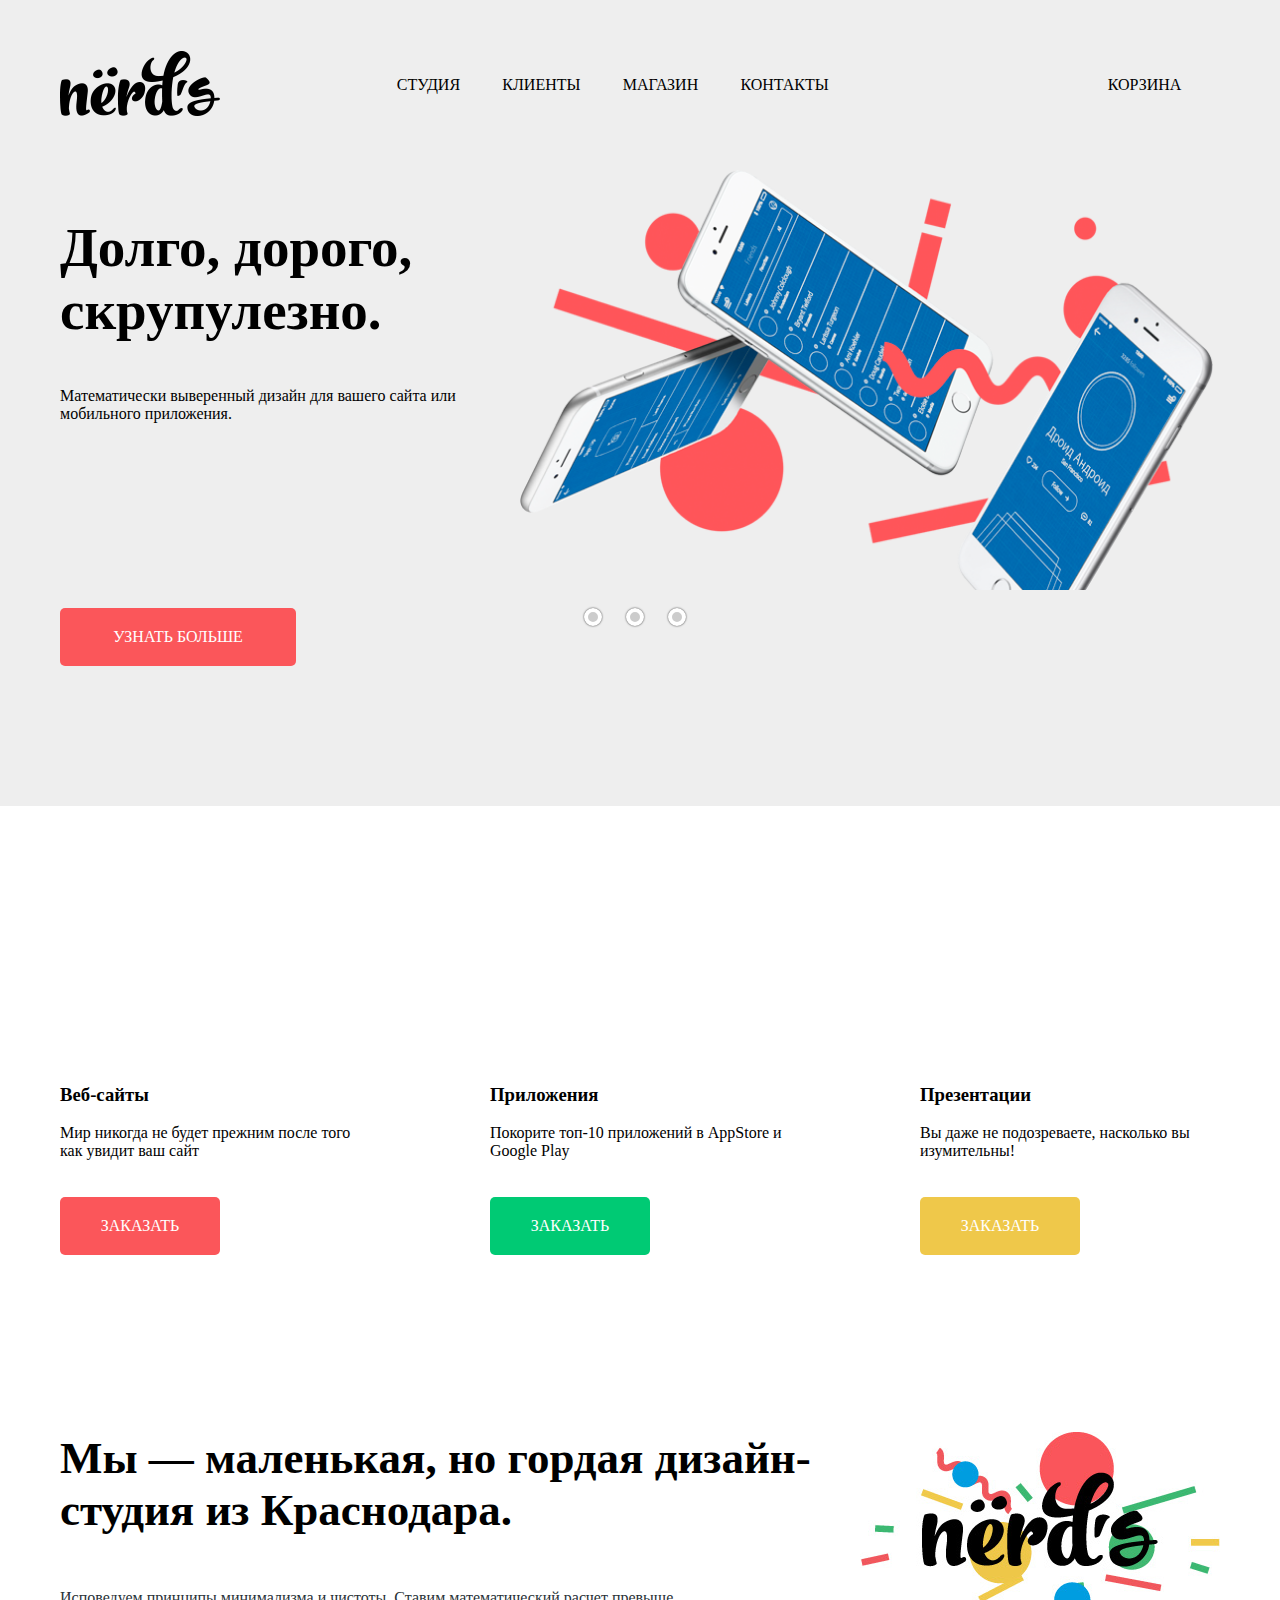
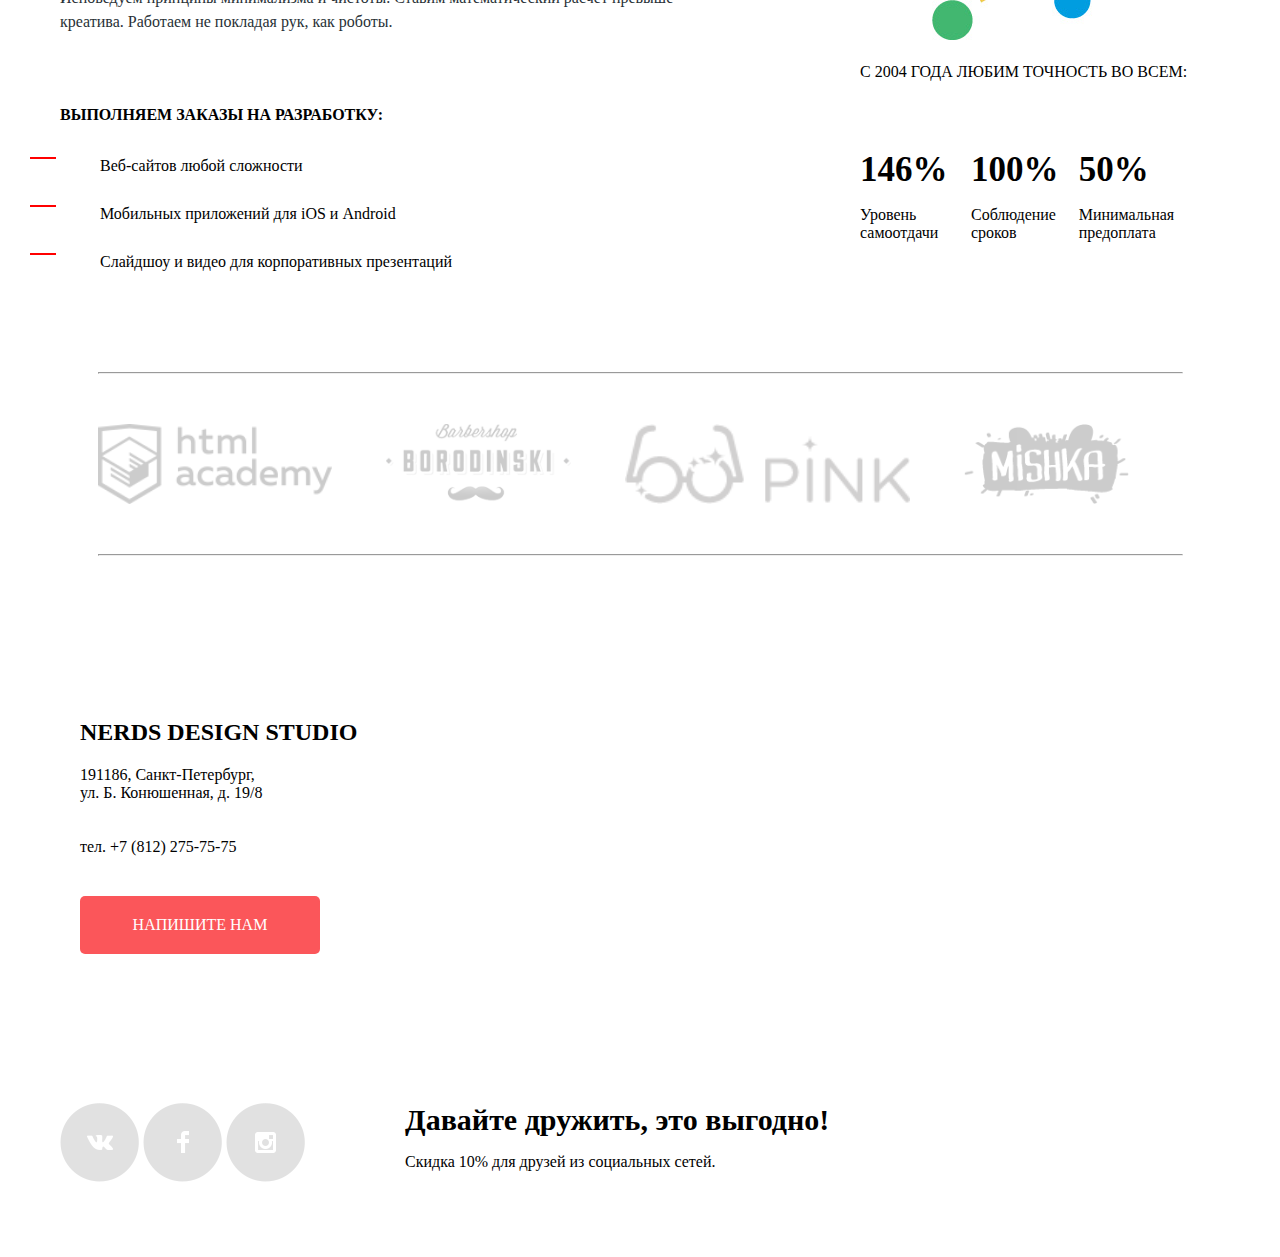
==== commit d2fffe6d: "сайт" ====
--- a/index.html
+++ b/index.html
@@ -1,31 +1,33 @@
 <!DOCTYPE html>
 <html lang="en">
+
 <head>
   <meta charset="UTF-8">
   <meta name="viewport" content="width=device-width, initial-scale=1.0">
   <meta http-equiv="X-UA-Compatible" content="ie=edge">
 
-	<link rel="stylesheet" href="normalize.css">
+  <link rel="stylesheet" href="css/normalize.css">
   <!-- <link rel="stylesheet" href="style.css"> -->
-  <link rel="stylesheet" href="style-flex.css">
+  <link rel="stylesheet" href="css/style-flex.css">
 
 
   <title>Document</title>
 </head>
+
 <body>
- <!-- меню навигация -->
+  <!-- меню навигация -->
 
   <header class="main-header">
     <div class="container">
 
       <div class="main-navigation">
-<div class="logo"><img src="nerds-logo.png"  alt=""></div>
+        <div class="logo"><img src="nerds-logo.png" alt=""></div>
         <div class="main-menu">
           <ul class="menu-list">
             <li class="menu-item"><a href="#">Студия</a></li>
             <li class="menu-item"><a href="#">Клиенты</a></li>
-            <li class="menu-item"><a href="#">Магазин</a></li>
-            <li class="menu-item"><a href="#">Контакты</a></li>
+            <li class="menu-item"><a href="index-nerds-catalog.html">Магазин</a></li>
+            <li class="menu-item"><a href="#cards-yakor">Контакты</a></li>
           </ul>
 
         </div>
@@ -38,163 +40,169 @@
 
 
 
-   <!-- попытка сделать слайдер -->
+    <!-- попытка сделать слайдер -->
 
 
     <section class="slider container">
 
 
-        <div class="slider-inner-slide">
+      <div class="slider-inner-slide">
         <div class="slider-inner-page">
 
 
-<div class="slider-page-flex">
-        <div class="slider-page">
-
-        <h2>Долго, дорого, <br>
-скрупулезно.</h2>
-<p>Математически выверенный дизайн
-для вашего сайта или мобильного приложения.</p>
-</div>
-<div class="slider-img">
-<img src="phoneslide.png" height="420px" width="693px" alt="">
-</div>
-
-</div>
- <div class="slider-page">
-  <!-- <h2>Любим математику
+          <div class="slider-page-flex">
+            <div class="slider-page">
+
+              <h2>Долго, дорого, <br>
+                скрупулезно.</h2>
+              <p>Математически выверенный дизайн
+                для вашего сайта или мобильного приложения.</p>
+            </div>
+            <div class="slider-img">
+              <img src="phoneslide.png" height="420px" width="693px" alt="">
+            </div>
+
+          </div>
+          <div class="slider-page">
+            <!-- <h2>Любим математику
 как никто другой</h2>
 <p>Никакого креатива, только математические формулы
 для расчета идеальных пропорций.</p> -->
 
-</div>
-<div class="slider-page">
-  <!-- <h2>Только ночь,
+          </div>
+          <div class="slider-page">
+            <!-- <h2>Только ночь,
 только хардкор</h2>
 <p>Работать днем, как все? Мы против этого.
 Ближе к полуночи работа только начинается.</p> -->
 
-</div>
-</div>
-</div>
-
-<div class="button-flex">
-
-      <input type="radio" name="switch" id="btn1">
-      <input type="radio" name="switch" id="btn2">
-      <input type="radio" name="switch" id="btn3">
-
-<div class="controls">
-  <label for="btn1"></label>
-  <label for="btn2"></label>
-  <label for="btn3"></label>
-</div>
-<div class="btn"><a href="#" class="slider-btn">Узнать больше</a></div>
-</div>
-
-    </section>
-
-</header>
-<!-- веб-сайты, приложения и презентации -->
-<main class="container main-container">
+          </div>
+        </div>
+      </div>
+
+      <div class="button-flex">
+
+        <input type="radio" name="switch" id="btn1">
+        <input type="radio" name="switch" id="btn2">
+        <input type="radio" name="switch" id="btn3">
+
+        <div class="controls">
+          <label for="btn1"></label>
+          <label for="btn2"></label>
+          <label for="btn3"></label>
+        </div>
+        <div class="btn"><a href="#" class="slider-btn">Узнать больше</a></div>
+      </div>
+
+    </section>
+
+  </header>
+  <!-- веб-сайты, приложения и презентации -->
+  <main class="container main-container">
     <section class="features">
-      <div class="features-item"><h3>Веб-сайты</h3>
-      <p>Мир никогда не будет прежним после того как увидит ваш сайт</p>
-    <button class="btn-sites">Заказать</button></div>
-      <div class="features-item"><h3>Приложения</h3>
-      <p>Покорите топ-10 приложений в AppStore и Google Play</p><button class="btn-sites">Заказать</button></div>
-      <div class="features-item"><h3>Презентации</h3>
-    <p>Вы даже не подозреваете,
-насколько вы изумительны!</p><button class="btn-sites">Заказать</button></div>
-    </section>
-<!--
+      <div class="features-item">
+        <h3>Веб-сайты</h3>
+        <p>Мир никогда не будет прежним после того как увидит ваш сайт</p>
+        <button class="btn-sites">Заказать</button>
+      </div>
+      <div class="features-item">
+        <h3>Приложения</h3>
+        <p>Покорите топ-10 приложений в AppStore и Google Play</p><button class="btn-sites">Заказать</button>
+      </div>
+      <div class="features-item">
+        <h3>Презентации</h3>
+        <p>Вы даже не подозреваете,
+          насколько вы изумительны!</p><button class="btn-sites">Заказать</button>
+      </div>
+    </section>
+    <!--
 описание сайта -->
-<section class="about-us">
-  <div class="about-us-left">
-    <b>Мы — маленькая, но гордая
-дизайн-студия из Краснодара. </b>
-<p class="about-us-left-p">Исповедуем принципы минимализма и чистоты. Ставим математический расчет
-превыше креатива. Работаем не покладая рук, как роботы.</p>
-<h3>Выполняем заказы на разработку:</h3>
-<ul class="about-us-orders">
-  <li>Веб-сайтов любой сложности</li>
-  <li>Мобильных приложений для iOS и Android
-</li>
-  <li>Слайдшоу и видео для корпоративных презентаций</li>
-</ul>
-</div>
-
-<!-- описание сайта: правая часть -->
-
-<div class="about-us-right">
-  <img src="nerds.png" alt="" class="nerds">
-  <h3>с 2004 года Любим точность во всем:</h3>
-  <div class="about-us-procent">
-    <div class="146">
-    <b>146%</b>
-    <p>Уровень самоотдачи</p>
-  </div>
-<div class="100">
-<b>100%</b>
-<p>Соблюдение сроков</p>
-</div>
-<div class="50">
-<b>50%</b>
-<p>Минимальная предоплата</p>
-</div>
-  </div>
-</div>
-
-
-</section>
-
-   <!-- изображения на сайте -->
-<section class="nerds-img">
-  <hr class="hr-1">
-<div class="img-html">
-
-
-  <img src="htmlacademy.png" alt="">
-  <img src="borodinski.png" alt="">
-  <img src="pink.png" alt="">
-  <img src="mishka.png" alt="">
-
-  <div class="border-bottom"></div>
-</div>
-<hr class="hr-2">
-</section>
-</main>
-
-<!-- гугл-карты -->
-<section class="google-cards">
-  <div class="card container">
-    <div class="card-box">
-    <div class="card-info">
-      <h2>NERDS DESIGN STUDIO</h2>
-    <p>191186, Санкт-Петербург, <br>
-ул. Б. Конюшенная, д. 19/8 <br>
-<br>
-<br>
-тел. +7 (812) 275-75-75</p>
-<a href="#">Напишите нам</a>
-</div>
-    </div>
-  </div>
-</section>
-
-
-<footer class="main-footer container">
-  <div class="footer-social">
-    <img src="vk.png" alt="">
-    <img src="facebook.png" alt="">
-    <img src="instagram.png" alt="">
-  </div>
-  <div class="footer-friends">
-    <b>Давайте дружить, это выгодно!</b>
-    <p>Скидка 10% для друзей из социальных сетей.</p>
-  </div>
-</footer>
-    <!-- <div class="header-title">
+    <section class="about-us">
+      <div class="about-us-left">
+        <b>Мы — маленькая, но гордая
+          дизайн-студия из Краснодара. </b>
+        <p class="about-us-left-p">Исповедуем принципы минимализма и чистоты. Ставим математический расчет
+          превыше креатива. Работаем не покладая рук, как роботы.</p>
+        <h3>Выполняем заказы на разработку:</h3>
+        <ul class="about-us-orders">
+          <li>Веб-сайтов любой сложности</li>
+          <li>Мобильных приложений для iOS и Android
+          </li>
+          <li>Слайдшоу и видео для корпоративных презентаций</li>
+        </ul>
+      </div>
+
+      <!-- описание сайта: правая часть -->
+
+      <div class="about-us-right">
+        <img src="nerds.png" alt="" class="nerds">
+        <h3>с 2004 года Любим точность во всем:</h3>
+        <div class="about-us-procent">
+          <div class="146">
+            <b>146%</b>
+            <p>Уровень самоотдачи</p>
+          </div>
+          <div class="100">
+            <b>100%</b>
+            <p>Соблюдение сроков</p>
+          </div>
+          <div class="50">
+            <b>50%</b>
+            <p>Минимальная предоплата</p>
+          </div>
+        </div>
+      </div>
+
+
+    </section>
+
+    <!-- изображения на сайте -->
+    <section class="nerds-img">
+      <hr class="hr-1">
+      <div class="img-html">
+
+
+        <img src="htmlacademy.png" alt="">
+        <img src="borodinski.png" alt="">
+        <img src="pink.png" alt="">
+        <img src="mishka.png" alt="">
+
+        <div class="border-bottom"></div>
+      </div>
+      <hr class="hr-2">
+    </section>
+  </main>
+
+  <!-- гугл-карты -->
+  <section class="google-cards" id="cards-yakor">
+    <div class="card container">
+      <div class="card-box">
+        <div class="card-info">
+          <h2>NERDS DESIGN STUDIO</h2>
+          <p>191186, Санкт-Петербург, <br>
+            ул. Б. Конюшенная, д. 19/8 <br>
+            <br>
+            <br>
+            тел. +7 (812) 275-75-75</p>
+          <a href="#">Напишите нам</a>
+        </div>
+      </div>
+    </div>
+  </section>
+
+
+  <footer class="main-footer container">
+    <div class="footer-social">
+      <img src="vk.png" alt="">
+      <img src="facebook.png" alt="">
+      <img src="instagram.png" alt="">
+    </div>
+    <div class="footer-friends">
+      <b>Давайте дружить, это выгодно!</b>
+      <p>Скидка 10% для друзей из социальных сетей.</p>
+    </div>
+  </footer>
+  <!-- <div class="header-title">
       <h1>Helывывыlo world</h1>
       <p>Lorem ipsum dolor sit amet, consectetur adipisicing elit. Beatae veritatis vero voluptates dolorum placeat nostrum. Iure at cumque sunt laudantium.</p>
 
@@ -215,4 +223,5 @@
     </div> -->
   </header>
 </body>
+
 </html>
--- a/css/style-flex.css
+++ b/css/style-flex.css
@@ -0,0 +1,394 @@
+body {
+  font-size: 16px;
+  font-family: "Roboto";
+}
+.container {
+  max-width: 1160px;
+  margin: 0 auto;
+}
+
+/* верстка шапки */
+.main-header {
+  min-height: 545px;
+  background-color: #eee
+}
+.main-navigation {
+  display: flex;
+  justify-content: space-between;
+  padding-top: 50px;
+  height: 70px;
+  align-items: center;
+}
+.logo {
+  width: 360px;
+}
+.main-menu {
+  width: 760px;
+}
+.main-bucket {
+  width: 120px;
+}
+.menu-list {
+  width: 432px;
+  justify-content: space-between;
+display: flex;
+list-style: none;
+align-items:center;
+margin: 0;
+padding: 0;
+}
+.main-navigation a {
+  text-decoration: none;
+  width: 61px;
+height: 15px;
+color: #000000;
+font-family: Roboto;
+font-size: 16px;
+font-weight: 500;
+line-height: 30px;
+text-transform: uppercase;
+}
+.menu-list a:hover {
+  color:#fb565a;
+  transition: 0.3s all
+}
+.bucket:hover {
+  color:#fb565a;
+transition: 0.3s all
+}
+.main-bucket a {
+  text-decoration: none;
+
+  font-size: 16px;
+  color: rgb(0, 0, 0);
+  text-transform: uppercase;
+  line-height: 1.875;
+}
+.logo:hover {
+  opacity: .5;
+  cursor: pointer;
+}
+  /* верстка слайдера */
+.slider {
+  padding-top: 50px;
+  padding-bottom: 140px;
+position: relative;
+background-color: #eee
+
+}
+.slider-page {
+  width: 460px;
+}
+.slider-page-flex {
+  display: flex;
+}
+/* .slider-inner-slide {
+
+overflow: hidden;
+}
+.slider-inner-page {
+  width: 500%;
+
+
+}
+.slider-inner-page img {
+float: left;
+
+
+}
+.slider-page:nth-child(1) {
+
+}
+ .slider-inner-page {
+  position: relative;
+  overflow: hidden;
+  height: inherit;
+}
+.slider-page {
+  position: absolute;
+  width: inherit;
+  height: inherit;
+}
+.slider input {
+  display: none;
+}
+.slider-page:nth-child(1) {
+  background-image: url("phoneslide.png");
+}
+/* стили для самомго слайдера */
+
+.slider input[type="radio"]  {
+  display: none;
+}
+.controls label {
+  display: inline-block;
+  cursor: pointer;
+border-radius: 50%;
+width: 10px;
+border: white solid 4px;
+background: #cccccc;
+height: 10px;
+margin-left: 20px;
+box-shadow: 0 0 2px rgba(0, 0, 0, 0.8);
+transition: background-color 0.2s;
+}
+/* заставляем слайдер переключаться  */
+ #btn1:checked ~ .controls label[for="btn1"],
+#btn2:checked ~ .controls label[for="btn2"],
+#btn3:checked ~ .controls label[for="btn3"] {
+background-color: black;
+}
+#btn1:checked ~ .slider-inner-page .slider-page {
+  transform: translate(0);
+}
+#btn2:checked ~ .slider-inner-page .slider-page {
+  transform: translate(-600px);
+}
+#btn3:checked ~ .slider-inner-page .slider-page {
+  transform: translate(-1200px);
+}
+.button-flex {
+  padding-top: 14px;
+  width: 626px;
+  display: flex;
+  justify-content: space-between;
+  flex-direction: row-reverse;
+}
+.slider h2 {
+
+  font-size: 55px;
+}
+.btn {
+  width: 236px;
+
+  background: #fb565a;
+  text-align: center;
+  color: white;
+  border-radius: 5px;
+  padding: 20px 0;
+
+}
+.slider-btn {
+  text-decoration: none;
+  text-transform: uppercase;
+
+color: white;
+}
+
+/* верстка фич */
+.features {
+  padding-top: 82px;
+  display: flex;
+  justify-content: space-between;
+}
+.features-item {
+
+
+  padding-top: 177px;
+  width: 300px;
+}.features-item:nth-child(1) button {
+  background-color: #fb565a;
+}
+.features-item:nth-child(2) button  {
+  background-color: #00ca74;
+}
+.features-item:nth-child(3) button  {
+  background-color: #efc84a;
+}
+.features-item button {
+
+
+
+    border: 0px;
+  margin-top: 40px;
+  background: #fb565a;
+  padding: 20px 40px;
+  display: block;
+  color: white;
+  width: 160px;
+  text-transform: uppercase;
+  text-align: center;
+  text-decoration: none;
+  border-radius: 5px;
+
+}
+.features-item:nth-child(1) {
+  background-image: url("web-sites.png");
+  background-repeat: no-repeat;
+}
+.features-item:nth-child(2) {
+  background-image: url("apps.png");
+  background-repeat: no-repeat;
+}
+.features-item:nth-child(3) {
+  background-image: url("present.png");
+  background-repeat: no-repeat;
+}
+.features-item button {
+  margin-top: 37px;
+}
+.about-us-procent {
+  padding-top: 50px;
+  display: flex;
+}
+.about-us-procent b {
+  font-size: 35px;
+
+}
+.about-us-right h3 {
+  font-size: 16px;
+
+font-weight: 400;
+
+  color: rgb(0, 0, 0);
+  text-transform: uppercase;
+  line-height: 1.5;
+
+}
+.btn:hover {
+  background-color: red;
+  cursor: pointer;
+}
+/* новый о нас */
+.about-us-orders {
+  position: relative;
+}
+.about-us-orders li {
+  margin-top: 30px;
+  list-style: none;
+
+}
+.about-us-orders li::before {
+  content: "";
+width: 26px;
+height: 2px;
+background: red;
+position: absolute;
+left: -30px;
+
+
+}
+.about-us-left p {
+
+  padding-top: 34px;
+width: 626px;
+    font-size: 16px;
+
+    color: rgb(40, 49, 54);
+    line-height: 1.5;
+padding-bottom: 53px;
+
+}
+.about-us-left h3 {
+
+  font-size: 16px;
+
+  color: rgb(0, 0, 0);
+  text-transform: uppercase;
+  line-height: 1.5;
+font-weight: 600;
+}
+.about-us {
+  padding-top: 177px;
+  display: flex;
+  justify-content: space-between;
+}
+.about-us-left b {
+  font-size: 45px;
+}
+.hr-1 {
+  margin-bottom: 50px;
+}
+.hr-2 {
+margin-top: 50px;
+}
+.nerds-img {
+padding-top: 77px;
+
+  width: 1085px;
+  margin: 0 auto;
+padding-bottom: 50px;
+
+}
+/* изображения */
+.img-html {
+  opacity: .2;
+  height: 80px;
+  display: flex;
+  justify-content: space-between;
+}
+.img-html img:hover {
+
+
+}
+/* карта */
+.google-cards {
+  background-image: url("card.png");
+  height: 419px;
+}
+.card-box {
+  /* display: flex;
+  align-items: center;
+  align-content: center;
+  height: 310px;
+  background: white;
+  width: 320px; */
+
+
+}
+.card {
+
+/* padding-top: 54px;
+padding-bottom: 54px;
+background: white;
+width: 319px;
+height: 307px; */
+
+/* background-color: white;
+width: 319px;
+
+  padding-top: 56px;
+  padding-bottom: 52px; */
+}
+.card-box {
+min-height: 230px;
+padding-top: 55px;
+
+
+
+}
+.card-info a {
+  border: 0px;
+margin-top: 40px;
+background: #fb565a;
+padding: 20px 40px;
+display: block;
+color: white;
+width: 160px;
+text-transform: uppercase;
+text-align: center;
+text-decoration: none;
+border-radius: 5px;
+}
+.card-info {
+padding-left: 30px;
+  width: 297px;
+background: white;
+padding: 30px 20px 46px;
+}
+.main-footer {
+  display: flex;
+  padding-top: 70px;
+  padding-bottom: 70px;
+
+}
+.footer-social {
+  width: 345px;
+}
+.footer-friends {
+  width: 640px;
+
+}
+.footer-friends b {
+  font-size: 30px;
+}
